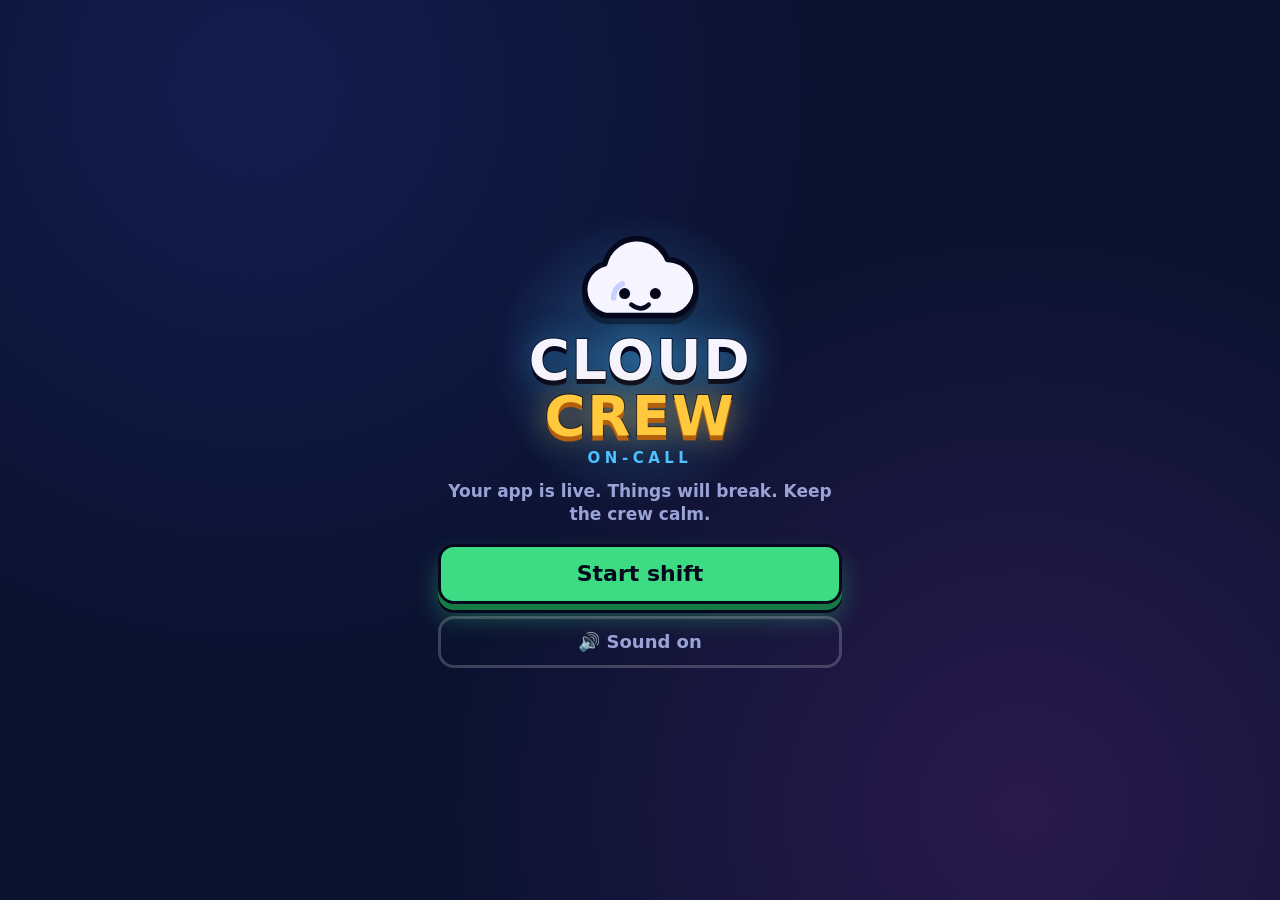
==== crew/index.html @ bb9828e8 "feat(crew): page shell, styles, smoke harness Co-Authored-By: Claude Sonnet 5.5 <noreply@anthropic.c" ====
<!doctype html>
<html lang="en">
<head>
  <meta charset="utf-8">
  <meta name="viewport" content="width=device-width, initial-scale=1, viewport-fit=cover">
  <meta name="theme-color" content="#0b1230">
  <title>Cloud Crew: On-Call</title>
  <link rel="icon" href="data:image/svg+xml,%3Csvg xmlns=%27http://www.w3.org/2000/svg%27 viewBox=%270 0 32 32%27%3E%3Ctext y=%2726%27 font-size=%2726%27%3E%E2%98%81%EF%B8%8F%3C/text%3E%3C/svg%3E">
  <link rel="stylesheet" href="style.css">
</head>
<body>
<main id="app">
  <section id="screen-title" class="screen is-active">
    <div class="panel center">
      <div class="logo" aria-hidden="true"><svg viewBox="0 0 120 84" width="120" height="84"><path d="M30 76a24 24 0 0 1-2-47 30 30 0 0 1 57-4 26 26 0 0 1 7 51z" fill="#f6f4ff" stroke="#05081c" stroke-width="5" stroke-linejoin="round"/><path d="M36 60a14 14 0 0 1 8-13" fill="none" stroke="#c9d0ff" stroke-width="5" stroke-linecap="round"/><circle cx="46" cy="56" r="5" fill="#05081c"/><circle cx="74" cy="56" r="5" fill="#05081c"/><path d="M52 66q9 7 16 0" fill="none" stroke="#05081c" stroke-width="4" stroke-linecap="round"/></svg></div>
      <h1>CLOUD <span>CREW</span></h1>
      <p class="tag">On-Call</p>
      <p class="lede">Your app is live. Things will break. Keep the crew calm.</p>
      <button class="btn go" data-nav="start">Start shift</button>
      <button class="btn ghost" data-nav="mute" id="btn-mute-title">🔊 Sound on</button>
    </div>
  </section>

  <section id="screen-howto" class="screen">
    <div class="panel">
      <h2>How a shift works</h2>
      <ol class="steps">
        <li><b>1</b><div><strong>Prep</strong>Spend your budget on servers and safety gear.</div></li>
        <li><b>2</b><div><strong>Incident</strong>Something breaks! Tap the crew to hear what's wrong.</div></li>
        <li><b>3</b><div><strong>Diagnose &amp; fix</strong>Name the cause, then pick a fix. Wrong fixes cost you.</div></li>
      </ol>
      <p class="lede small">5 rounds · about 10 minutes · earn up to 15 stars.</p>
      <button class="btn go" data-nav="play">Let's go</button>
    </div>
  </section>

  <section id="screen-play" class="screen">
    <header id="hud">
      <div class="pill gold" id="hud-budget">$120</div>
      <div id="hud-avail"><span id="hud-meter" class="meter"><i></i></span><b id="hud-avail-num">100%</b></div>
      <div class="pill" id="hud-round">Round 1/5</div>
      <button class="icon-btn" data-nav="menu" aria-label="Menu">☰</button>
    </header>
    <div id="stage">
      <svg id="scene" viewBox="0 0 360 400" preserveAspectRatio="xMidYMid meet" role="img" aria-label="Your app's crew"></svg>
      <div id="bubble" hidden></div>
      <div id="ticker">All quiet…</div>
      <div id="coach" hidden></div>
      <div id="banner" hidden></div>
    </div>
    <div id="sheet" data-phase="prep">
      <div id="sheet-title"></div>
      <div id="sheet-body"></div>
      <div id="sheet-foot"></div>
    </div>
  </section>

  <section id="screen-result" class="screen">
    <div class="panel">
      <p class="kicker" id="result-kicker"></p>
      <h2 id="result-title"></h2>
      <ul id="result-stars" class="stars"></ul>
      <div id="result-body" class="story"></div>
      <p id="result-money" class="money"></p>
      <button class="btn go" data-nav="next">Next round</button>
    </div>
  </section>

  <section id="screen-final" class="screen">
    <div class="panel center">
      <p class="kicker">Shift complete</p>
      <div id="final-grade" class="grade">A</div>
      <p id="final-summary" class="lede small"></p>
      <ul id="final-rounds" class="rounds"></ul>
      <p class="seed">Seed <b id="final-seed"></b></p>
      <button class="btn go" data-nav="copy" id="btn-copy">Copy result</button>
      <button class="btn" data-nav="again">Play again</button>
      <a class="btn ghost" href="../">Try the 3D sandbox</a>
    </div>
  </section>

  <div id="menu" class="modal" hidden>
    <div class="panel center">
      <h2>Paused</h2>
      <button class="btn go" data-nav="resume">Resume</button>
      <button class="btn" data-nav="restart">Restart shift</button>
      <button class="btn ghost" data-nav="mute" id="btn-mute">🔊 Sound on</button>
      <button class="btn ghost" data-nav="home">Quit to title</button>
    </div>
  </div>
</main>
<script type="module" src="main.js"></script>
</body>
</html>
---- crew/style.css ----
@font-face { font-family: "Fredoka"; src: url("fonts/Fredoka.ttf") format("truetype"); font-weight: 300 700; font-display: swap; }
:root {
  --bg: #0b1230; --bg2: #141c4a; --card: #1d2766; --ink: #f6f4ff; --mute: #9aa3d6;
  --gold: #ffc83d; --green: #3ddc84; --red: #ff4d5e; --blue: #4cc3ff; --line: #05081c;
  --font: "Fredoka", "Baloo 2", "Nunito", ui-rounded, "Arial Rounded MT Bold", "Trebuchet MS", system-ui, sans-serif;
}
* { box-sizing: border-box; -webkit-tap-highlight-color: transparent; }
html, body { margin: 0; height: 100%; overscroll-behavior: none; }
body {
  background: radial-gradient(circle at 20% 10%, #24308a55, transparent 45%), radial-gradient(circle at 80% 90%, #7a2f9a44, transparent 45%), var(--bg);
  color: var(--ink); font: 600 16px/1.35 var(--font); touch-action: manipulation; user-select: none; -webkit-user-select: none;
}
#app { position: fixed; inset: 0; display: flex; flex-direction: column; padding: env(safe-area-inset-top) env(safe-area-inset-right) env(safe-area-inset-bottom) env(safe-area-inset-left); overflow: hidden; }
.screen { display: none; flex: 1; min-height: 0; flex-direction: column; overflow-y: auto; }
.screen.is-active { display: flex; }
#screen-play.is-active { overflow: hidden; }
h1, h2 { margin: 0; font-weight: 800; letter-spacing: .02em; }
h1 { font-size: 44px; line-height: 1; } h1 span { color: var(--gold); }
h2 { font-size: 26px; }
.tag { margin: 4px 0 0; color: var(--blue); font-weight: 800; letter-spacing: .3em; text-transform: uppercase; }
.lede { color: var(--mute); margin: 12px 0 18px; } .lede.small { font-size: 14px; margin: 8px 0 14px; }
.kicker { margin: 0 0 6px; color: var(--gold); font-weight: 800; letter-spacing: .12em; text-transform: uppercase; font-size: 13px; }
.panel { margin: auto; width: min(440px, 100%); padding: 22px 18px; }
.panel.center { text-align: center; }
.logo { font-size: 64px; filter: drop-shadow(0 6px 0 #0006); animation: bob 2.4s ease-in-out infinite; }
.steps { list-style: none; padding: 0; margin: 16px 0; display: grid; gap: 10px; }
.steps li { display: flex; gap: 12px; align-items: center; background: var(--card); border: 3px solid var(--line); border-radius: 18px; padding: 12px; }
.steps b { flex: none; width: 36px; height: 36px; display: grid; place-items: center; border-radius: 50%; background: var(--gold); color: var(--line); border: 3px solid var(--line); font-size: 18px; }
.steps strong { display: block; } .steps div { color: var(--mute); }
.steps strong { color: var(--ink); }

/* Buttons */
.btn, .icon-btn { font: 800 18px var(--font); color: var(--ink); background: var(--card); border: 3px solid var(--line); border-radius: 16px; min-height: 52px; padding: 10px 18px; box-shadow: 0 5px 0 var(--line); cursor: pointer; display: block; width: 100%; margin: 12px 0 0; text-align: center; text-decoration: none; line-height: 1.2; }
.btn:active, .icon-btn:active, .card:active:not([disabled]) { transform: translateY(4px); box-shadow: 0 1px 0 var(--line); }
.btn.go { background: var(--green); color: var(--line); }
.btn.alt { background: var(--blue); color: var(--line); }
.btn.ghost { background: transparent; box-shadow: none; border-color: #ffffff33; color: var(--mute); }
.btn[disabled], .card[disabled] { opacity: .45; pointer-events: none; }
.icon-btn { width: 52px; margin: 0; padding: 0; font-size: 22px; flex: none; }

/* HUD */
#hud { flex: none; display: flex; gap: 8px; align-items: center; padding: 8px 10px; }
.pill { background: var(--card); border: 3px solid var(--line); border-radius: 999px; padding: 6px 14px; font-weight: 800; white-space: nowrap; }
.pill.gold { background: var(--gold); color: var(--line); } .pill.gold.neg { background: var(--red); color: #fff; }
#hud-avail { flex: 1; display: flex; align-items: center; gap: 8px; min-width: 0; }
.meter { flex: 1; height: 16px; background: var(--line); border-radius: 999px; overflow: hidden; border: 3px solid var(--line); }
.meter i { display: block; height: 100%; width: 100%; background: var(--green); transition: width .4s, background .4s; }
.meter i[data-level=warn] { background: var(--gold); } .meter i[data-level=bad] { background: var(--red); }
#hud-avail-num { min-width: 3.2ch; text-align: right; }

/* Stage */
#stage { position: relative; flex: 1 1 0; min-height: 180px; overflow: hidden; }
#scene { width: 100%; height: 100%; display: block; }
#ticker { position: absolute; left: 8px; right: 8px; bottom: 6px; background: #05081ccc; border-radius: 12px; padding: 6px 10px; font-size: 13px; text-align: center; color: var(--mute); pointer-events: none; }
#stage.alarm::after { content: ""; position: absolute; inset: 0; pointer-events: none; box-shadow: inset 0 0 60px 8px #ff4d5e99; animation: siren 1s ease-in-out infinite; }
#banner { position: absolute; left: 50%; top: 36%; transform: translate(-50%, -50%) rotate(-4deg); background: var(--red); border: 4px solid var(--line); border-radius: 16px; padding: 8px 22px; font-size: 38px; font-weight: 900; letter-spacing: .05em; box-shadow: 0 6px 0 var(--line); animation: slam .45s cubic-bezier(.2, 1.6, .4, 1); pointer-events: none; z-index: 5; }
#bubble { position: absolute; z-index: 4; background: #fff; color: var(--line); border: 3px solid var(--line); border-radius: 16px; padding: 8px 12px; font-weight: 700; font-size: 14px; box-shadow: 0 4px 0 #0006; }
#bubble p { margin: 2px 0; }
.gauge { height: 12px; margin-top: 6px; border-radius: 999px; background: #d9dcf2; border: 2px solid var(--line); overflow: hidden; }
.gauge i { display: block; height: 100%; background: var(--green); } .gauge i.warn { background: var(--gold); } .gauge i.bad { background: var(--red); }
#coach { position: absolute; left: 10px; right: 10px; top: 8px; z-index: 6; background: var(--gold); color: var(--line); border: 3px solid var(--line); border-radius: 14px; padding: 8px 12px; font-size: 14px; font-weight: 800; box-shadow: 0 4px 0 var(--line); }

/* Sheet */
#sheet { flex: none; max-height: 48%; overflow-y: auto; background: var(--bg2); border-top: 4px solid var(--line); border-radius: 22px 22px 0 0; padding: 10px 12px 14px; -webkit-overflow-scrolling: touch; }
#sheet-title { font-weight: 800; color: var(--gold); letter-spacing: .06em; text-transform: uppercase; font-size: 13px; margin-bottom: 8px; }
#sheet-body { display: grid; grid-template-columns: 1fr; gap: 8px; }
#sheet-body.two { grid-template-columns: 1fr 1fr; }
.card { display: flex; align-items: center; gap: 10px; text-align: left; font: 700 15px var(--font); color: var(--ink); background: var(--card); border: 3px solid var(--line); border-radius: 16px; min-height: 60px; padding: 8px 12px; box-shadow: 0 4px 0 var(--line); cursor: pointer; width: 100%; }
.card .ic { font-size: 26px; flex: none; }
.card .tx { flex: 1; min-width: 0; } .card b { display: block; font-size: 16px; } .card small { display: block; color: var(--mute); font-weight: 600; font-size: 12px; }
.card .price { flex: none; background: var(--gold); color: var(--line); border-radius: 999px; padding: 2px 10px; font-size: 13px; font-weight: 800; }
.chip { background: var(--card); border: 3px solid var(--line); border-radius: 999px; padding: 6px 12px; margin-bottom: 8px; font-size: 14px; }
.chip.good { border-color: var(--green); } .chip.bad { border-color: var(--red); }

/* Result / final */
.stars { list-style: none; padding: 0; margin: 14px 0; display: grid; gap: 8px; }
.stars li { display: flex; align-items: center; gap: 10px; background: var(--card); border: 3px solid var(--line); border-radius: 14px; padding: 8px 12px; opacity: .5; }
.stars li[data-on="1"] { opacity: 1; border-color: var(--gold); }
.star { font-size: 28px; color: #4a5490; } li[data-on="1"] .star { color: var(--gold); animation: starpop .5s cubic-bezier(.2, 1.8, .4, 1) both; }
.story { background: #0004; border-radius: 14px; padding: 10px 14px; } .story p { margin: 6px 0; } .story b { display: block; color: var(--gold); font-size: 12px; letter-spacing: .1em; text-transform: uppercase; }
.money { color: var(--mute); font-size: 14px; }
.grade { font-size: 110px; font-weight: 900; line-height: 1; color: var(--gold); text-shadow: 0 6px 0 var(--line); animation: starpop .6s cubic-bezier(.2, 1.8, .4, 1) both; }
.rounds { list-style: none; padding: 0; margin: 10px 0; display: grid; gap: 6px; text-align: left; }
.rounds li { background: var(--card); border: 3px solid var(--line); border-radius: 12px; padding: 8px 12px; display: flex; justify-content: space-between; gap: 8px; font-size: 14px; }
.seed { color: var(--mute); font-size: 13px; }
.modal { position: fixed; inset: 0; background: #05081ccc; display: flex; z-index: 20; }
.modal[hidden] { display: none; }

/* Crew characters */
.cr { cursor: pointer; outline: none; }
.cr .b { fill: var(--c, #5b7cff); stroke: #05081c; stroke-width: 4; stroke-linejoin: round; }
.k-users { --c: #ffb648; } .k-firewall { --c: #ff6b6b; } .k-lb { --c: #b06bff; } .k-app { --c: #4cc3ff; } .k-cache { --c: #3ddc84; } .k-db { --c: #ffc83d; } .k-replica { --c: #ffc83d; }
.cr .c2 { opacity: .85; } .cr .top { filter: brightness(1.2); } .k-replica .b { stroke-dasharray: 6 4; }
.cr .ln { stroke: #05081c; stroke-width: 4; stroke-linecap: round; fill: none; }
.cr .bolt { fill: #fff59a; stroke: #05081c; stroke-width: 3; }
.cr .w { fill: #fff; stroke: #05081c; stroke-width: 2.5; } .cr .p { fill: #05081c; }
.cr .m, .cr .x, .cr .sp { fill: none; stroke: #05081c; stroke-width: 3.5; stroke-linecap: round; }
.cr .drop { fill: #7fe3ff; stroke: #05081c; stroke-width: 1.5; }
.cr .hit { fill: transparent; }
.cr .e, .cr .m { display: none; }
.cr[data-mood=happy] .e-happy, .cr[data-mood=happy] .m-happy,
.cr[data-mood=sweat] .e-sweat, .cr[data-mood=sweat] .m-sweat,
.cr[data-mood=dizzy] .e-dizzy, .cr[data-mood=dizzy] .m-dizzy,
.cr[data-mood=dead] .e-dead, .cr[data-mood=dead] .m-dead { display: inline; }
.cr .lbl { font: 800 11px var(--font); fill: #c8ceff; text-anchor: middle; paint-order: stroke; stroke: #05081c; stroke-width: 3px; }
.cr .idle { transform-box: fill-box; transform-origin: center; animation: bob 2.4s ease-in-out infinite; }
.cr[data-mood=sweat] .idle { animation: jig .5s ease-in-out infinite; } .cr[data-mood=dizzy] .idle { animation: jig .22s ease-in-out infinite; }
.cr[data-mood=dead] .idle { animation: none; } .cr[data-mood=dead] .sh { filter: grayscale(1) brightness(.6); }
.cr.off { opacity: .25; pointer-events: none; } .cr.off .idle { animation: none; }
.tube { fill: none; stroke: #27327a; stroke-width: 14; stroke-linecap: round; } .tube.core { stroke: #3a49a8; stroke-width: 6; }
.tubeg.off { display: none; }
.dot { fill: #7fe3ff; stroke: #05081c; stroke-width: 1.5; } .dot.bad { fill: #ff4d5e; }
.pop { font: 900 13px var(--font); fill: #ff4d5e; text-anchor: middle; paint-order: stroke; stroke: #05081c; stroke-width: 3px; animation: pop 1s ease-out forwards; pointer-events: none; }
.radar { font-size: 22px; }

/* Motion */
@keyframes bob { 50% { transform: translateY(-3px); } }
@keyframes jig { 25% { transform: translate(-1.5px, 0) rotate(-2deg); } 75% { transform: translate(1.5px, 0) rotate(2deg); } }
@keyframes siren { 50% { opacity: .35; } }
@keyframes slam { from { transform: translate(-50%, -50%) rotate(-4deg) scale(2.4); opacity: 0; } }
@keyframes starpop { from { transform: scale(0); } }
@keyframes pop { from { opacity: 1; transform: translateY(0); } to { opacity: 0; transform: translateY(-26px); } }
@keyframes shake { 20% { transform: translate(-6px, 3px); } 40% { transform: translate(5px, -3px); } 60% { transform: translate(-4px, 2px); } 80% { transform: translate(3px, -1px); } }
.shake { animation: shake .4s; }
@media (prefers-reduced-motion: reduce) { *, *::before, *::after { animation-duration: .001ms !important; animation-iteration-count: 1 !important; transition-duration: .001ms !important; } }

/* Landscape / desktop: stage left, sheet right */
@media (orientation: landscape) and (min-width: 560px) {
  #screen-play.is-active { display: grid; grid-template-columns: 1fr minmax(300px, 40%); grid-template-rows: auto 1fr; }
  #hud { grid-column: 1 / -1; }
  #sheet { max-height: none; border-radius: 22px 0 0 0; border-top: 0; border-left: 4px solid var(--line); }
  #stage { grid-row: 2; }
}

/* Title screen polish */
#screen-title .panel { position: relative; }
#screen-title .panel::before { content: ""; position: absolute; left: 50%; top: 18%; width: 320px; height: 320px; transform: translate(-50%, -30%); background: radial-gradient(circle, #4cc3ff55, transparent 65%); pointer-events: none; z-index: -1; }
.logo { line-height: 0; margin-bottom: 8px; }
.logo svg { width: 132px; height: auto; }
h1 { font-size: 56px; font-weight: 900; letter-spacing: .03em; -webkit-text-stroke: 2px var(--line); paint-order: stroke fill; text-shadow: 0 5px 0 var(--line), 0 0 30px #4cc3ff66; }
h1 span { color: var(--gold); text-shadow: 0 5px 0 #b3600e, 0 0 30px #ffc83d88; }
.tag { font-size: 15px; margin-bottom: 4px; }
.lede { font-size: 17px; }
.btn { position: relative; background-image: linear-gradient(#ffffff2e, #ffffff00 55%); }
.btn.go { font-size: 22px; min-height: 60px; box-shadow: 0 6px 0 #167a45, 0 9px 0 var(--line), 0 14px 24px #3ddc8455; }
.btn.go:active { box-shadow: 0 1px 0 #167a45, 0 2px 0 var(--line); }
.btn.ghost { background-image: none; }
.steps li { box-shadow: 0 4px 0 var(--line); }
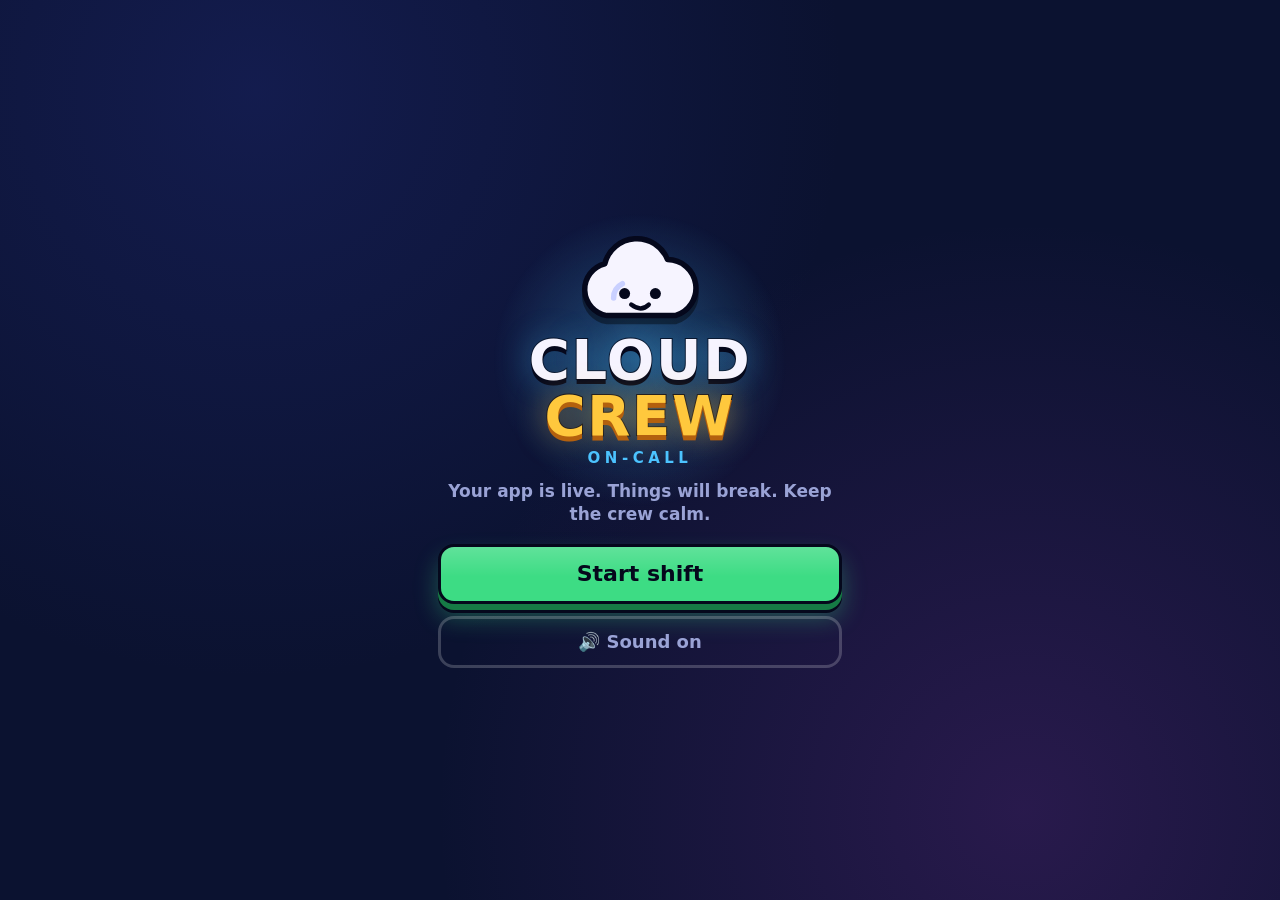
==== commit 5004ee65: "fix(crew): cancel stale result timer, pause on menu, de-crowd layout Co-Authored-By: Claude Sonnet 5" ====
--- a/crew/index.html
+++ b/crew/index.html
@@ -42,13 +42,13 @@
       <button class="icon-btn" data-nav="menu" aria-label="Menu">☰</button>
     </header>
     <div id="stage">
-      <svg id="scene" viewBox="0 0 360 400" preserveAspectRatio="xMidYMid meet" role="img" aria-label="Your app's crew"></svg>
+      <svg id="scene" viewBox="0 6 360 392" preserveAspectRatio="xMidYMid meet" role="img" aria-label="Your app's crew"></svg>
       <div id="bubble" hidden></div>
       <div id="ticker">All quiet…</div>
-      <div id="coach" hidden></div>
       <div id="banner" hidden></div>
     </div>
     <div id="sheet" data-phase="prep">
+      <div id="coach" hidden></div>
       <div id="sheet-title"></div>
       <div id="sheet-body"></div>
       <div id="sheet-foot"></div>
--- a/crew/style.css
+++ b/crew/style.css
@@ -32,8 +32,8 @@
 /* Buttons */
 .btn, .icon-btn { font: 800 18px var(--font); color: var(--ink); background: var(--card); border: 3px solid var(--line); border-radius: 16px; min-height: 52px; padding: 10px 18px; box-shadow: 0 5px 0 var(--line); cursor: pointer; display: block; width: 100%; margin: 12px 0 0; text-align: center; text-decoration: none; line-height: 1.2; }
 .btn:active, .icon-btn:active, .card:active:not([disabled]) { transform: translateY(4px); box-shadow: 0 1px 0 var(--line); }
-.btn.go { background: var(--green); color: var(--line); }
-.btn.alt { background: var(--blue); color: var(--line); }
+.btn.go { background-color: var(--green); color: var(--line); }
+.btn.alt { background-color: var(--blue); color: var(--line); }
 .btn.ghost { background: transparent; box-shadow: none; border-color: #ffffff33; color: var(--mute); }
 .btn[disabled], .card[disabled] { opacity: .45; pointer-events: none; }
 .icon-btn { width: 52px; margin: 0; padding: 0; font-size: 22px; flex: none; }
@@ -102,7 +102,12 @@
 .cr[data-mood=sweat] .e-sweat, .cr[data-mood=sweat] .m-sweat,
 .cr[data-mood=dizzy] .e-dizzy, .cr[data-mood=dizzy] .m-dizzy,
 .cr[data-mood=dead] .e-dead, .cr[data-mood=dead] .m-dead { display: inline; }
-.cr .lbl { font: 800 11px var(--font); fill: #c8ceff; text-anchor: middle; paint-order: stroke; stroke: #05081c; stroke-width: 3px; }
+.cr .shine { fill: #fff; fill-opacity: .55; stroke: #fff; stroke-opacity: .55; stroke-width: 3.5; stroke-linecap: round; } .cr ellipse.shine { stroke: none; }
+.cr .cheek { fill: #ff7a9c; opacity: .55; } .cr[data-mood=dead] .cheek { display: none; }
+.cr .gr { fill: #05081c; opacity: .35; } .cr .pill { fill: #0b1030; fill-opacity: .82; stroke: #3a49a8; stroke-width: 1.2; }
+.cr[data-mood=happy] .e-happy, .cr[data-mood=sweat] .e-sweat { animation: blink 4.2s infinite; transform-box: fill-box; transform-origin: center; }
+@keyframes blink { 0%, 92%, 100% { transform: scaleY(1); } 95% { transform: scaleY(.1); } }
+.cr .lbl { font: 800 11px var(--font); fill: #e3e7ff; text-anchor: middle; stroke: none; }
 .cr .idle { transform-box: fill-box; transform-origin: center; animation: bob 2.4s ease-in-out infinite; }
 .cr[data-mood=sweat] .idle { animation: jig .5s ease-in-out infinite; } .cr[data-mood=dizzy] .idle { animation: jig .22s ease-in-out infinite; }
 .cr[data-mood=dead] .idle { animation: none; } .cr[data-mood=dead] .sh { filter: grayscale(1) brightness(.6); }
@@ -146,3 +151,49 @@
 .btn.go:active { box-shadow: 0 1px 0 #167a45, 0 2px 0 var(--line); }
 .btn.ghost { background-image: none; }
 .steps li { box-shadow: 0 4px 0 var(--line); }
+
+/* Task 7 game-feel polish */
+.card { background-image: linear-gradient(#ffffff26, #ffffff00 50%); box-shadow: 0 5px 0 var(--line), inset 0 -3px 0 #0000003a; }
+.card:not([disabled]):hover { filter: brightness(1.12); }
+.card.shop .ic, .card.act .ic { width: 42px; height: 42px; display: grid; place-items: center; background: #0b1230aa; border-radius: 12px; font-size: 24px; }
+.card .price { border: 2px solid var(--line); box-shadow: 0 2px 0 var(--line); }
+#sheet { background-image: linear-gradient(#ffffff14, #ffffff00 40px); box-shadow: 0 -8px 24px #0008; }
+#sheet[data-incident][data-phase=live] #sheet-title { color: var(--red); text-shadow: 0 0 12px #ff4d5e88; }
+#sheet-foot { margin-top: 4px; position: sticky; bottom: -14px; background: linear-gradient(#141c4a00, var(--bg2) 18px); padding-bottom: 2px; }
+#sheet-foot .btn { margin-top: 8px; }
+.btn.alt { background-image: linear-gradient(#ffffff2e, #ffffff00 55%); box-shadow: 0 5px 0 #1b78a8, 0 8px 0 var(--line); }
+.btn.alt:active { box-shadow: 0 1px 0 #1b78a8, 0 2px 0 var(--line); }
+#hud { background: linear-gradient(#05081c99, #05081c00); }
+.pill.gold { box-shadow: 0 3px 0 #b3600e; }
+#banner { font-size: 44px; text-shadow: 0 3px 0 var(--line); background-image: repeating-linear-gradient(-45deg, #0000 0 12px, #00000022 12px 24px); box-shadow: 0 6px 0 var(--line), 0 0 40px #ff4d5eaa; }
+#coach { top: auto; bottom: 40px; }
+#screen-result .panel, #screen-final .panel { position: relative; }
+#result-title { font-size: 44px; font-weight: 900; color: var(--gold); -webkit-text-stroke: 2px var(--line); paint-order: stroke fill; text-shadow: 0 5px 0 #b3600e, 0 0 30px #ffc83d66; animation: starpop .5s cubic-bezier(.2, 1.8, .4, 1) both; }
+.stars li .star { font-size: 40px; line-height: 1; text-shadow: 0 3px 0 var(--line); flex: none; }
+.stars li[data-on="1"] { background-image: linear-gradient(90deg, #ffc83d33, #ffc83d00); box-shadow: 0 0 22px #ffc83d55, 0 4px 0 var(--line); }
+.stars li[data-on="1"]:nth-child(2) .star { animation-delay: .25s; } .stars li[data-on="1"]:nth-child(3) .star { animation-delay: .5s; }
+.stars li { font-size: 17px; font-weight: 800; }
+.grade { width: 190px; height: 190px; margin: 12px auto; display: grid; place-items: center; font-size: 130px; border-radius: 50%; background: radial-gradient(circle at 35% 30%, #3a49a8, var(--card)); border: 6px solid var(--gold); box-shadow: 0 8px 0 var(--line), 0 0 50px #ffc83d66; -webkit-text-stroke: 3px var(--line); paint-order: stroke fill; }
+@media (max-height: 700px) { .grade { width: 130px; height: 130px; font-size: 88px; } #result-title { font-size: 34px; } .stars li .star { font-size: 32px; } }
+@media (max-width: 480px) { #sheet-body.two .card .ic { display: none; } #sheet-body.two .card { padding: 8px 10px; gap: 6px; } #sheet-body.two .card b { font-size: 15px; } }
+
+/* Fix round 1: de-crowd. Sheet = flex column; body scrolls, foot is a fixed row below it. */
+#sheet { display: flex; flex-direction: column; max-height: 40%; overflow: hidden; }
+#sheet-title, #coach { flex: none; }
+#sheet-body { flex: 1 1 auto; min-height: 0; overflow-y: auto; -webkit-overflow-scrolling: touch; padding-bottom: 6px; }
+#sheet-foot { flex: none; position: static; background: none; margin-top: 2px; padding-bottom: 0; }
+#coach { position: static; margin: 0 0 8px; padding: 5px 10px; font-size: 13px; border-radius: 12px; box-shadow: 0 3px 0 var(--line); cursor: pointer; }
+#coach[hidden] { display: none; }
+@media (orientation: landscape) and (min-width: 560px) { #sheet { max-height: none; } }
+@media (max-height: 700px) {
+  #sheet { padding: 8px 10px 10px; }
+  #sheet-title { margin-bottom: 5px; }
+  #sheet-body { gap: 6px; }
+  .card { min-height: 52px; padding: 5px 10px; }
+  .card .ic { width: 34px !important; height: 34px !important; font-size: 20px !important; }
+  .card b { font-size: 15px; } .card small { font-size: 11px; }
+  #sheet-body:not(.two) { grid-template-columns: 1fr 1fr; }
+  .btn.go, .btn.alt { min-height: 52px; font-size: 18px; margin-top: 6px; }
+  #hud { padding: 6px 10px; }
+}
+@media (max-height: 700px) { #sheet-body:not(.two) .card .ic { display: none; } }
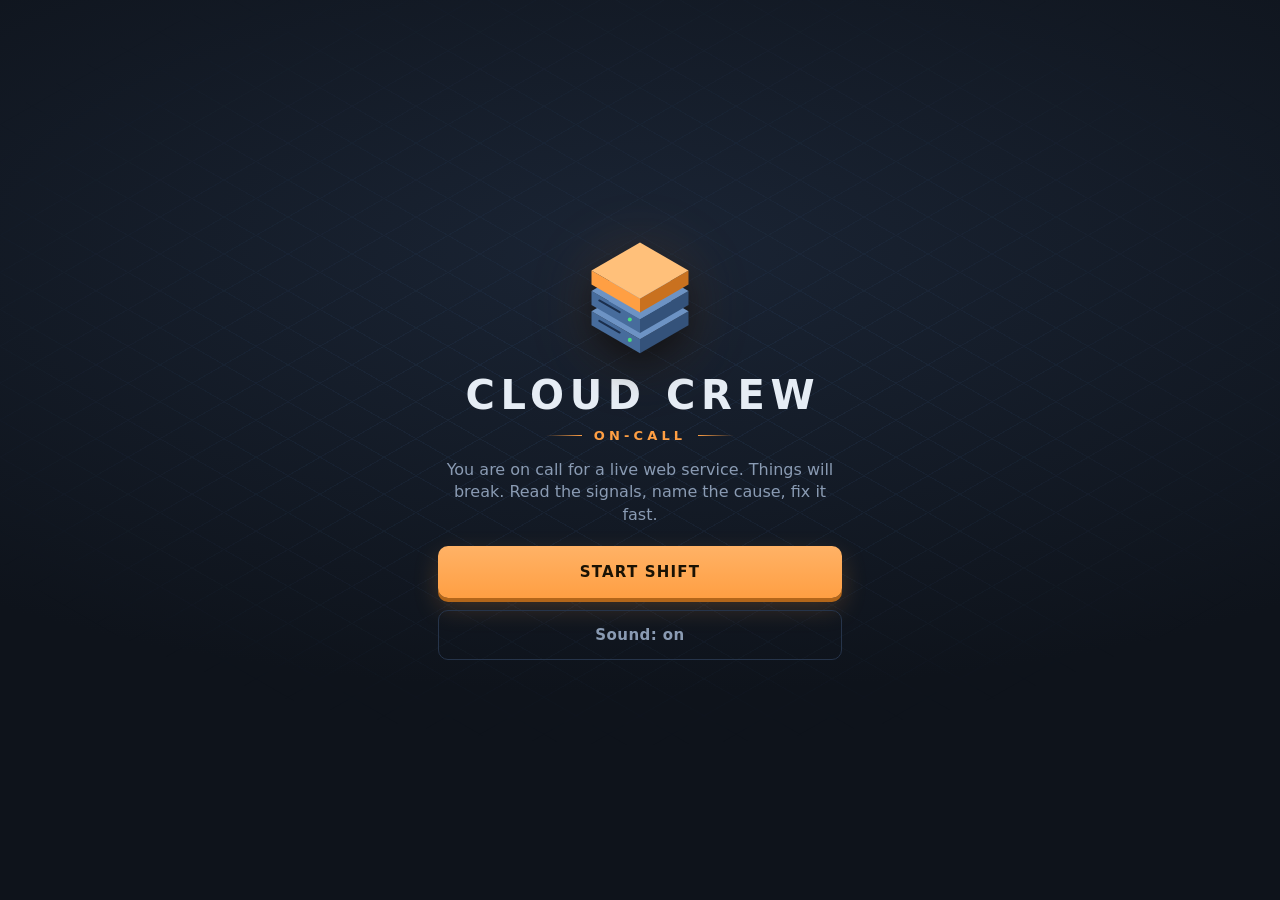
==== commit 96363408: "feat(crew): isometric datacenter restyle (professional look) Replace the cute-character look with an" ====
--- a/crew/index.html
+++ b/crew/index.html
@@ -3,21 +3,21 @@
 <head>
   <meta charset="utf-8">
   <meta name="viewport" content="width=device-width, initial-scale=1, viewport-fit=cover">
-  <meta name="theme-color" content="#0b1230">
+  <meta name="theme-color" content="#0e131b">
   <title>Cloud Crew: On-Call</title>
-  <link rel="icon" href="data:image/svg+xml,%3Csvg xmlns=%27http://www.w3.org/2000/svg%27 viewBox=%270 0 32 32%27%3E%3Ctext y=%2726%27 font-size=%2726%27%3E%E2%98%81%EF%B8%8F%3C/text%3E%3C/svg%3E">
+  <link rel="icon" href="data:image/svg+xml,%3Csvg xmlns=%22http://www.w3.org/2000/svg%22 viewBox=%220 0 32 32%22%3E%3Cpolygon points=%220.4,17 16,26 16,18 0.4,9%22 fill=%22#ff9f43%22/%3E%3Cpolygon points=%2216,26 31.6,17 31.6,9 16,18%22 fill=%22#c9711f%22/%3E%3Cpolygon points=%2216,0 31.6,9 16,18 0.4,9%22 fill=%22#ffc07a%22/%3E%3Cpolygon points=%220.4,27 16,32 16,28 0.4,21%22 fill=%22#476c9c%22/%3E%3Cpolygon points=%2216,32 31.6,27 31.6,21 16,28%22 fill=%22#34527a%22/%3E%3C/svg%3E">
   <link rel="stylesheet" href="style.css">
 </head>
 <body>
 <main id="app">
   <section id="screen-title" class="screen is-active">
     <div class="panel center">
-      <div class="logo" aria-hidden="true"><svg viewBox="0 0 120 84" width="120" height="84"><path d="M30 76a24 24 0 0 1-2-47 30 30 0 0 1 57-4 26 26 0 0 1 7 51z" fill="#f6f4ff" stroke="#05081c" stroke-width="5" stroke-linejoin="round"/><path d="M36 60a14 14 0 0 1 8-13" fill="none" stroke="#c9d0ff" stroke-width="5" stroke-linecap="round"/><circle cx="46" cy="56" r="5" fill="#05081c"/><circle cx="74" cy="56" r="5" fill="#05081c"/><path d="M52 66q9 7 16 0" fill="none" stroke="#05081c" stroke-width="4" stroke-linecap="round"/></svg></div>
-      <h1>CLOUD <span>CREW</span></h1>
+      <div class="logo" aria-hidden="true"><svg viewBox="0 -3 88 92" width="88" height="92"><polygon points="5.9,64.0 44.0,86.0 44.0,75.0 5.9,53.0" fill="#476c9c"/><polygon points="44.0,86.0 82.1,64.0 82.1,53.0 44.0,75.0" fill="#34527a"/><polygon points="44.0,31.0 82.1,53.0 44.0,75.0 5.9,53.0" fill="#6d93c4"/><polygon points="5.9,48.0 44.0,70.0 44.0,59.0 5.9,37.0" fill="#476c9c"/><polygon points="44.0,70.0 82.1,48.0 82.1,37.0 44.0,59.0" fill="#34527a"/><polygon points="44.0,15.0 82.1,37.0 44.0,59.0 5.9,37.0" fill="#6d93c4"/><polygon points="5.9,32.0 44.0,54.0 44.0,43.0 5.9,21.0" fill="#ff9f43"/><polygon points="44.0,54.0 82.1,32.0 82.1,21.0 44.0,43.0" fill="#c9711f"/><polygon points="44.0,-1.0 82.1,21.0 44.0,43.0 5.9,21.0" fill="#ffc07a"/><g fill="#4ade80"><circle cx="36" cy="75.5" r="1.6"/><circle cx="36" cy="59.5" r="1.6"/></g><g stroke="#1b2f4d" stroke-width="1.6" stroke-linecap="round"><path d="M12 60.5l16 9.2M12 44.5l16 9.2"/></g></svg></div>
+      <h1>CLOUD CREW</h1>
       <p class="tag">On-Call</p>
-      <p class="lede">Your app is live. Things will break. Keep the crew calm.</p>
+      <p class="lede">You are on call for a live web service. Things will break. Read the signals, name the cause, fix it fast.</p>
       <button class="btn go" data-nav="start">Start shift</button>
-      <button class="btn ghost" data-nav="mute" id="btn-mute-title">🔊 Sound on</button>
+      <button class="btn ghost" data-nav="mute" id="btn-mute-title">Sound: on</button>
     </div>
   </section>
 
@@ -26,23 +26,24 @@
       <h2>How a shift works</h2>
       <ol class="steps">
         <li><b>1</b><div><strong>Prep</strong>Spend your budget on servers and safety gear.</div></li>
-        <li><b>2</b><div><strong>Incident</strong>Something breaks! Tap the crew to hear what's wrong.</div></li>
-        <li><b>3</b><div><strong>Diagnose &amp; fix</strong>Name the cause, then pick a fix. Wrong fixes cost you.</div></li>
+        <li><b>2</b><div><strong>Incident</strong>Something fails. Tap any service in the datacenter to inspect it.</div></li>
+        <li><b>3</b><div><strong>Diagnose &amp; fix</strong>Name the cause first, then apply a fix. Wrong fixes cost time and money.</div></li>
       </ol>
       <p class="lede small">5 rounds · about 10 minutes · earn up to 15 stars.</p>
-      <button class="btn go" data-nav="play">Let's go</button>
+      <button class="btn go" data-nav="play">Begin shift</button>
     </div>
   </section>
 
   <section id="screen-play" class="screen">
     <header id="hud">
+      <span class="brand">CLOUD CREW</span>
       <div class="pill gold" id="hud-budget">$120</div>
       <div id="hud-avail"><span id="hud-meter" class="meter"><i></i></span><b id="hud-avail-num">100%</b></div>
       <div class="pill" id="hud-round">Round 1/5</div>
-      <button class="icon-btn" data-nav="menu" aria-label="Menu">☰</button>
+      <button class="icon-btn" data-nav="menu" aria-label="Menu"><svg viewBox="0 0 20 20" width="20" height="20" aria-hidden="true"><path d="M3 5.5h14M3 10h14M3 14.5h14" stroke="currentColor" stroke-width="2" stroke-linecap="round"/></svg></button>
     </header>
     <div id="stage">
-      <svg id="scene" viewBox="0 6 360 392" preserveAspectRatio="xMidYMid meet" role="img" aria-label="Your app's crew"></svg>
+      <svg id="scene" viewBox="0 6 360 392" preserveAspectRatio="xMidYMid meet" role="img" aria-label="Your datacenter"></svg>
       <div id="bubble" hidden></div>
       <div id="ticker">All quiet…</div>
       <div id="banner" hidden></div>
@@ -84,7 +85,7 @@
       <h2>Paused</h2>
       <button class="btn go" data-nav="resume">Resume</button>
       <button class="btn" data-nav="restart">Restart shift</button>
-      <button class="btn ghost" data-nav="mute" id="btn-mute">🔊 Sound on</button>
+      <button class="btn ghost" data-nav="mute" id="btn-mute">Sound: on</button>
       <button class="btn ghost" data-nav="home">Quit to title</button>
     </div>
   </div>
--- a/crew/style.css
+++ b/crew/style.css
@@ -1,199 +1,261 @@
-@font-face { font-family: "Fredoka"; src: url("fonts/Fredoka.ttf") format("truetype"); font-weight: 300 700; font-display: swap; }
 :root {
-  --bg: #0b1230; --bg2: #141c4a; --card: #1d2766; --ink: #f6f4ff; --mute: #9aa3d6;
-  --gold: #ffc83d; --green: #3ddc84; --red: #ff4d5e; --blue: #4cc3ff; --line: #05081c;
-  --font: "Fredoka", "Baloo 2", "Nunito", ui-rounded, "Arial Rounded MT Bold", "Trebuchet MS", system-ui, sans-serif;
+  --bg: #0e131b; --bg2: #1a2434; --panel: #0b1018; --card: #151d29; --card2: #1b2536; --bd: #26344a; --bd2: #33475f;
+  --ink: #e6edf5; --mute: #8a9bb3; --dim: #5d6f88;
+  --orange: #ff9f43; --orange-lip: #b3661a; --orange-ink: #1a1204;
+  --red: #ff5d6c; --green: #4ade80; --amber: #fbbf24; --blue: #7fd0ff;
+  --font: Inter, "Segoe UI", system-ui, -apple-system, sans-serif;
+  --mono: ui-monospace, "SFMono-Regular", Menlo, Consolas, monospace;
 }
 * { box-sizing: border-box; -webkit-tap-highlight-color: transparent; }
 html, body { margin: 0; height: 100%; overscroll-behavior: none; }
 body {
-  background: radial-gradient(circle at 20% 10%, #24308a55, transparent 45%), radial-gradient(circle at 80% 90%, #7a2f9a44, transparent 45%), var(--bg);
-  color: var(--ink); font: 600 16px/1.35 var(--font); touch-action: manipulation; user-select: none; -webkit-user-select: none;
+  background: radial-gradient(120% 70% at 50% 28%, var(--bg2) 0, var(--bg) 70%) fixed, var(--bg);
+  color: var(--ink); font: 500 15px/1.4 var(--font); font-variant-numeric: tabular-nums;
+  touch-action: manipulation; user-select: none; -webkit-user-select: none;
 }
 #app { position: fixed; inset: 0; display: flex; flex-direction: column; padding: env(safe-area-inset-top) env(safe-area-inset-right) env(safe-area-inset-bottom) env(safe-area-inset-left); overflow: hidden; }
 .screen { display: none; flex: 1; min-height: 0; flex-direction: column; overflow-y: auto; }
 .screen.is-active { display: flex; }
 #screen-play.is-active { overflow: hidden; }
-h1, h2 { margin: 0; font-weight: 800; letter-spacing: .02em; }
-h1 { font-size: 44px; line-height: 1; } h1 span { color: var(--gold); }
-h2 { font-size: 26px; }
-.tag { margin: 4px 0 0; color: var(--blue); font-weight: 800; letter-spacing: .3em; text-transform: uppercase; }
-.lede { color: var(--mute); margin: 12px 0 18px; } .lede.small { font-size: 14px; margin: 8px 0 14px; }
-.kicker { margin: 0 0 6px; color: var(--gold); font-weight: 800; letter-spacing: .12em; text-transform: uppercase; font-size: 13px; }
-.panel { margin: auto; width: min(440px, 100%); padding: 22px 18px; }
+h1, h2 { margin: 0; font-weight: 800; letter-spacing: .01em; }
+h2 { font-size: 24px; line-height: 1.15; }
+.lede { color: var(--mute); margin: 14px 0 20px; font-size: 16px; }
+.lede.small { font-size: 14px; margin: 8px 0 14px; }
+.kicker { margin: 0 0 8px; color: var(--orange); font-weight: 700; letter-spacing: .16em; text-transform: uppercase; font-size: 12px; }
+.panel { margin: auto; width: min(440px, 100%); padding: 24px 18px; }
 .panel.center { text-align: center; }
-.logo { font-size: 64px; filter: drop-shadow(0 6px 0 #0006); animation: bob 2.4s ease-in-out infinite; }
-.steps { list-style: none; padding: 0; margin: 16px 0; display: grid; gap: 10px; }
-.steps li { display: flex; gap: 12px; align-items: center; background: var(--card); border: 3px solid var(--line); border-radius: 18px; padding: 12px; }
-.steps b { flex: none; width: 36px; height: 36px; display: grid; place-items: center; border-radius: 50%; background: var(--gold); color: var(--line); border: 3px solid var(--line); font-size: 18px; }
-.steps strong { display: block; } .steps div { color: var(--mute); }
-.steps strong { color: var(--ink); }
+
+/* Title */
+#screen-title { position: relative; }
+#screen-title::before {
+  content: ""; position: absolute; inset: 0; pointer-events: none; opacity: .9;
+  background: repeating-linear-gradient(30deg, transparent 0 31px, #1d2a3d 31px 32px), repeating-linear-gradient(-30deg, transparent 0 31px, #1d2a3d 31px 32px);
+  -webkit-mask-image: radial-gradient(60% 45% at 50% 38%, #000, transparent); mask-image: radial-gradient(60% 45% at 50% 38%, #000, transparent);
+}
+#screen-title .panel { position: relative; }
+.logo { line-height: 0; margin: 0 auto 18px; filter: drop-shadow(0 14px 18px #0009) drop-shadow(0 0 28px #ff9f4322); }
+.logo svg { width: 112px; height: auto; }
+h1 { font-size: clamp(28px, 9vw, 40px); line-height: 1; font-weight: 800; letter-spacing: .14em; margin-right: -.14em; white-space: nowrap; }
+.tag { display: flex; align-items: center; justify-content: center; gap: 12px; margin: 12px 0 0; color: var(--orange); font-weight: 700; letter-spacing: .32em; text-transform: uppercase; font-size: 13px; }
+.tag::before, .tag::after { content: ""; width: 36px; height: 1px; background: linear-gradient(90deg, transparent, var(--orange)); }
+.tag::after { transform: scaleX(-1); }
+
+/* How-to */
+.steps { list-style: none; padding: 0; margin: 18px 0; display: grid; gap: 10px; }
+.steps li { display: flex; gap: 14px; align-items: center; background: var(--card); border: 1px solid var(--bd); border-radius: 12px; padding: 12px 14px; box-shadow: 0 3px 0 #06090e; color: var(--mute); font-size: 14px; }
+.steps b { flex: none; width: 34px; height: 34px; display: grid; place-items: center; border-radius: 8px; background: #ff9f431f; color: var(--orange); border: 1px solid #ff9f4366; font-size: 16px; font-weight: 800; }
+.steps strong { display: block; color: var(--ink); font-size: 15px; margin-bottom: 1px; }
 
 /* Buttons */
-.btn, .icon-btn { font: 800 18px var(--font); color: var(--ink); background: var(--card); border: 3px solid var(--line); border-radius: 16px; min-height: 52px; padding: 10px 18px; box-shadow: 0 5px 0 var(--line); cursor: pointer; display: block; width: 100%; margin: 12px 0 0; text-align: center; text-decoration: none; line-height: 1.2; }
-.btn:active, .icon-btn:active, .card:active:not([disabled]) { transform: translateY(4px); box-shadow: 0 1px 0 var(--line); }
-.btn.go { background-color: var(--green); color: var(--line); }
-.btn.alt { background-color: var(--blue); color: var(--line); }
-.btn.ghost { background: transparent; box-shadow: none; border-color: #ffffff33; color: var(--mute); }
-.btn[disabled], .card[disabled] { opacity: .45; pointer-events: none; }
-.icon-btn { width: 52px; margin: 0; padding: 0; font-size: 22px; flex: none; }
+.btn, .icon-btn {
+  font: 700 15px var(--font); letter-spacing: .03em; color: var(--ink); background: var(--card2); border: 1px solid var(--bd2); border-radius: 10px;
+  min-height: 50px; padding: 10px 18px; box-shadow: 0 3px 0 #06090e; cursor: pointer; display: block; width: 100%; margin: 12px 0 0;
+  text-align: center; text-decoration: none; line-height: 1.2; transition: transform .08s, box-shadow .08s, filter .15s;
+}
+.btn:active, .icon-btn:active, .card:active:not([disabled]) { transform: translateY(3px); box-shadow: 0 0 0 #06090e; }
+.btn.go, .btn.alt {
+  background: linear-gradient(#ffb266, var(--orange)); color: var(--orange-ink); border: 0; font-weight: 800; text-transform: uppercase; letter-spacing: .08em;
+  box-shadow: 0 4px 0 var(--orange-lip), 0 10px 26px #ff9f4333; min-height: 52px;
+}
+.btn.go:active, .btn.alt:active { transform: translateY(4px); box-shadow: 0 0 0 var(--orange-lip), 0 4px 12px #ff9f4322; }
+.btn.go:hover, .btn.alt:hover, .card:not([disabled]):hover { filter: brightness(1.08); }
+a.btn { display: flex; align-items: center; justify-content: center; }
+.btn.ghost { background: transparent; box-shadow: none; border-color: var(--bd); color: var(--mute); font-weight: 600; }
+.btn[disabled], .card[disabled] { opacity: .4; pointer-events: none; box-shadow: none; filter: saturate(.3); }
+.icon-btn { width: 48px; height: 48px; min-height: 48px; margin: 0; padding: 0; flex: none; display: grid; place-items: center; color: var(--mute); }
 
 /* HUD */
-#hud { flex: none; display: flex; gap: 8px; align-items: center; padding: 8px 10px; }
-.pill { background: var(--card); border: 3px solid var(--line); border-radius: 999px; padding: 6px 14px; font-weight: 800; white-space: nowrap; }
-.pill.gold { background: var(--gold); color: var(--line); } .pill.gold.neg { background: var(--red); color: #fff; }
+#hud { flex: none; display: flex; gap: 8px; align-items: center; padding: 8px 10px; background: linear-gradient(#0b1018, #0b101800); }
+.brand { display: none; font-weight: 800; letter-spacing: .14em; font-size: 12px; color: var(--mute); white-space: nowrap; margin-right: 6px; }
+.pill { background: var(--card); border: 1px solid var(--bd); border-radius: 8px; padding: 0 10px; height: 34px; display: flex; align-items: center; font-weight: 700; font-size: 14px; white-space: nowrap; }
+#hud-budget { font-size: 15px; color: var(--ink); }
+.pill.gold.neg { color: var(--red); border-color: #6b2434; background: #2a1219; }
 #hud-avail { flex: 1; display: flex; align-items: center; gap: 8px; min-width: 0; }
-.meter { flex: 1; height: 16px; background: var(--line); border-radius: 999px; overflow: hidden; border: 3px solid var(--line); }
-.meter i { display: block; height: 100%; width: 100%; background: var(--green); transition: width .4s, background .4s; }
-.meter i[data-level=warn] { background: var(--gold); } .meter i[data-level=bad] { background: var(--red); }
-#hud-avail-num { min-width: 3.2ch; text-align: right; }
+.meter { position: relative; flex: 1; height: 10px; background: #1d2a3d; border-radius: 3px; overflow: hidden; }
+.meter::after { content: ""; position: absolute; inset: 0; background: repeating-linear-gradient(90deg, transparent 0 calc(10% - 2px), var(--bg) calc(10% - 2px) 10%); }
+.meter i { display: block; height: 100%; width: 100%; background: var(--green); transition: width .4s, background .4s; box-shadow: 0 0 10px #4ade8066; }
+.meter i[data-level=warn] { background: var(--amber); box-shadow: 0 0 10px #fbbf2466; } .meter i[data-level=bad] { background: var(--red); box-shadow: 0 0 10px #ff5d6c88; }
+#hud-avail-num { min-width: 3.4ch; text-align: right; font-size: 15px; }
+#hud-round { color: var(--mute); }
 
 /* Stage */
 #stage { position: relative; flex: 1 1 0; min-height: 180px; overflow: hidden; }
 #scene { width: 100%; height: 100%; display: block; }
-#ticker { position: absolute; left: 8px; right: 8px; bottom: 6px; background: #05081ccc; border-radius: 12px; padding: 6px 10px; font-size: 13px; text-align: center; color: var(--mute); pointer-events: none; }
-#stage.alarm::after { content: ""; position: absolute; inset: 0; pointer-events: none; box-shadow: inset 0 0 60px 8px #ff4d5e99; animation: siren 1s ease-in-out infinite; }
-#banner { position: absolute; left: 50%; top: 36%; transform: translate(-50%, -50%) rotate(-4deg); background: var(--red); border: 4px solid var(--line); border-radius: 16px; padding: 8px 22px; font-size: 38px; font-weight: 900; letter-spacing: .05em; box-shadow: 0 6px 0 var(--line); animation: slam .45s cubic-bezier(.2, 1.6, .4, 1); pointer-events: none; z-index: 5; }
-#bubble { position: absolute; z-index: 4; background: #fff; color: var(--line); border: 3px solid var(--line); border-radius: 16px; padding: 8px 12px; font-weight: 700; font-size: 14px; box-shadow: 0 4px 0 #0006; }
-#bubble p { margin: 2px 0; }
-.gauge { height: 12px; margin-top: 6px; border-radius: 999px; background: #d9dcf2; border: 2px solid var(--line); overflow: hidden; }
-.gauge i { display: block; height: 100%; background: var(--green); } .gauge i.warn { background: var(--gold); } .gauge i.bad { background: var(--red); }
-#coach { position: absolute; left: 10px; right: 10px; top: 8px; z-index: 6; background: var(--gold); color: var(--line); border: 3px solid var(--line); border-radius: 14px; padding: 8px 12px; font-size: 14px; font-weight: 800; box-shadow: 0 4px 0 var(--line); }
+#ticker {
+  position: absolute; left: 0; right: 0; bottom: 0; padding: 12px 12px 6px; font: 500 12px/1.3 var(--mono); color: var(--mute);
+  white-space: nowrap; overflow: hidden; text-overflow: ellipsis; pointer-events: none; background: linear-gradient(#0e131b00, #0e131bcc 45%);
+}
+#ticker::before { content: "›"; color: var(--orange); margin-right: 6px; }
+#stage.alarm::after { content: ""; position: absolute; inset: 0; pointer-events: none; box-shadow: inset 0 0 50px 4px #ff5d6c88; animation: siren 1.4s ease-in-out infinite; }
+#banner {
+  position: absolute; left: 10px; right: 10px; top: 8px; z-index: 5; pointer-events: none; display: flex; align-items: center; gap: 10px;
+  padding: 10px 14px; border-radius: 8px; background: #22131b linear-gradient(90deg, #4a1826, #22131b); border: 1px solid #7a2a3c;
+  color: #ffb3bc; font-weight: 800; font-size: 13px; letter-spacing: .14em; box-shadow: 0 8px 26px #0008, 0 0 30px #ff5d6c33;
+  animation: strip 2.4s ease-out both;
+}
+#banner::before { content: ""; flex: none; width: 9px; height: 9px; border-radius: 50%; background: var(--red); animation: ring 1.2s infinite; }
+#banner[hidden], #bubble[hidden], #coach[hidden] { display: none; }
+#bubble {
+  position: absolute; z-index: 4; background: #0b111af2; color: var(--ink); border: 1px solid var(--bd2); border-radius: 10px;
+  padding: 9px 12px; font-size: 13px; line-height: 1.35; box-shadow: 0 12px 30px #000a; animation: fadein .15s ease-out;
+}
+#bubble p { margin: 2px 0; } #bubble p:first-child { font-weight: 700; font-size: 12.5px; letter-spacing: .02em; }
+#bubble p + p { color: var(--mute); }
+.gauge { height: 6px; margin-top: 8px; border-radius: 3px; background: #1d2a3d; overflow: hidden; }
+.gauge i { display: block; height: 100%; background: var(--green); } .gauge i.warn { background: var(--amber); } .gauge i.bad { background: var(--red); }
+#coach {
+  flex: none; margin: 0 0 8px; padding: 7px 10px 7px 12px; border-left: 3px solid var(--orange); border-radius: 4px 8px 8px 4px;
+  background: #ff9f4314; color: #ffd6ad; font-size: 13px; font-weight: 500; cursor: pointer;
+}
 
 /* Sheet */
-#sheet { flex: none; max-height: 48%; overflow-y: auto; background: var(--bg2); border-top: 4px solid var(--line); border-radius: 22px 22px 0 0; padding: 10px 12px 14px; -webkit-overflow-scrolling: touch; }
-#sheet-title { font-weight: 800; color: var(--gold); letter-spacing: .06em; text-transform: uppercase; font-size: 13px; margin-bottom: 8px; }
-#sheet-body { display: grid; grid-template-columns: 1fr; gap: 8px; }
+#sheet {
+  flex: none; display: flex; flex-direction: column; max-height: 40%; overflow: hidden; background: var(--panel); border-top: 1px solid var(--bd);
+  border-radius: 14px 14px 0 0; padding: 10px 12px 12px; box-shadow: 0 -12px 30px #0007;
+}
+#sheet-title { flex: none; font-weight: 700; color: var(--mute); letter-spacing: .16em; text-transform: uppercase; font-size: 11px; margin-bottom: 8px; }
+#sheet[data-incident][data-phase=live] #sheet-title { color: #ff8a97; }
+#sheet-body { flex: 1 1 auto; min-height: 0; overflow-y: auto; -webkit-overflow-scrolling: touch; display: grid; grid-template-columns: 1fr; grid-auto-rows: max-content; gap: 8px; padding-bottom: 6px; align-content: start; }
 #sheet-body.two { grid-template-columns: 1fr 1fr; }
-.card { display: flex; align-items: center; gap: 10px; text-align: left; font: 700 15px var(--font); color: var(--ink); background: var(--card); border: 3px solid var(--line); border-radius: 16px; min-height: 60px; padding: 8px 12px; box-shadow: 0 4px 0 var(--line); cursor: pointer; width: 100%; }
-.card .ic { font-size: 26px; flex: none; }
-.card .tx { flex: 1; min-width: 0; } .card b { display: block; font-size: 16px; } .card small { display: block; color: var(--mute); font-weight: 600; font-size: 12px; }
-.card .price { flex: none; background: var(--gold); color: var(--line); border-radius: 999px; padding: 2px 10px; font-size: 13px; font-weight: 800; }
-.chip { background: var(--card); border: 3px solid var(--line); border-radius: 999px; padding: 6px 12px; margin-bottom: 8px; font-size: 14px; }
-.chip.good { border-color: var(--green); } .chip.bad { border-color: var(--red); }
+#sheet-foot { flex: none; margin-top: 2px; }
+#sheet-foot .btn { margin-top: 8px; }
+.card {
+  display: grid; grid-template-columns: 1fr auto; column-gap: 6px; align-items: start; align-content: center; text-align: left; font: 600 14px var(--font); color: var(--ink);
+  background: linear-gradient(#1a2433, var(--card)); border: 1px solid var(--bd); border-radius: 10px; min-height: 56px; padding: 9px 11px;
+  box-shadow: 0 3px 0 #06090e; cursor: pointer; width: 100%; transition: transform .08s, box-shadow .08s, border-color .15s;
+}
+.card:not([disabled]):hover { border-color: var(--bd2); }
+.card .tx { display: contents; } .card b { grid-column: 1; grid-row: 1; min-width: 0; font-size: 14px; font-weight: 700; line-height: 1.25; }
+.card small { grid-column: 1 / -1; grid-row: 2; color: var(--mute); font-weight: 500; font-size: 11.5px; margin-top: 3px; line-height: 1.3; }
+.card .price { grid-column: 2; grid-row: 1; background: var(--orange); color: var(--orange-ink); border-radius: 5px; padding: 2px 6px; font-size: 11.5px; font-weight: 800; line-height: 1.3; }
+.card[data-hyp] { grid-template-columns: 1fr; font-weight: 600; min-height: 52px; border-left: 3px solid #ff9f4388; }
+.card[data-hyp] b { font-weight: 600; }
+.chip { display: flex; gap: 8px; align-items: baseline; background: var(--card); border: 1px solid var(--bd); border-radius: 8px; padding: 7px 10px; margin-bottom: 6px; font-size: 13px; color: var(--mute); }
+.chip b { flex: none; font-size: 11px; letter-spacing: .12em; text-transform: uppercase; }
+.chip.good { border-color: #2f6b47; } .chip.good b { color: var(--green); }
+.chip.bad { border-color: #6b2434; } .chip.bad b { color: var(--red); }
 
 /* Result / final */
-.stars { list-style: none; padding: 0; margin: 14px 0; display: grid; gap: 8px; }
-.stars li { display: flex; align-items: center; gap: 10px; background: var(--card); border: 3px solid var(--line); border-radius: 14px; padding: 8px 12px; opacity: .5; }
-.stars li[data-on="1"] { opacity: 1; border-color: var(--gold); }
-.star { font-size: 28px; color: #4a5490; } li[data-on="1"] .star { color: var(--gold); animation: starpop .5s cubic-bezier(.2, 1.8, .4, 1) both; }
-.story { background: #0004; border-radius: 14px; padding: 10px 14px; } .story p { margin: 6px 0; } .story b { display: block; color: var(--gold); font-size: 12px; letter-spacing: .1em; text-transform: uppercase; }
-.money { color: var(--mute); font-size: 14px; }
-.grade { font-size: 110px; font-weight: 900; line-height: 1; color: var(--gold); text-shadow: 0 6px 0 var(--line); animation: starpop .6s cubic-bezier(.2, 1.8, .4, 1) both; }
-.rounds { list-style: none; padding: 0; margin: 10px 0; display: grid; gap: 6px; text-align: left; }
-.rounds li { background: var(--card); border: 3px solid var(--line); border-radius: 12px; padding: 8px 12px; display: flex; justify-content: space-between; gap: 8px; font-size: 14px; }
+#result-title { font-size: 28px; animation: rise .35s ease-out both; }
+.stars { list-style: none; padding: 0; margin: 16px 0; display: grid; gap: 8px; }
+.stars li { display: flex; align-items: center; gap: 12px; background: var(--card); border: 1px solid var(--bd); border-radius: 10px; padding: 10px 12px; color: var(--mute); font-weight: 600; font-size: 15px; }
+.stars li[data-on="1"] { color: var(--ink); border-color: #ff9f4366; background: linear-gradient(90deg, #ff9f431a, var(--card) 60%); }
+.star { flex: none; width: 32px; height: 32px; display: grid; place-items: center; border-radius: 8px; background: #1d2a3d; color: #3a4d68; font-size: 20px; line-height: 1; }
+li[data-on="1"] .star { background: #ff9f4322; color: var(--orange); text-shadow: 0 0 12px #ff9f4399; animation: rise .35s ease-out both; }
+.stars li[data-on="1"]:nth-child(2) .star { animation-delay: .12s; } .stars li[data-on="1"]:nth-child(3) .star { animation-delay: .24s; }
+.story { background: var(--card); border: 1px solid var(--bd); border-radius: 10px; padding: 4px 14px; }
+.story p { margin: 10px 0; color: #c4d0de; font-size: 14px; }
+.story b { display: block; color: var(--blue); font-size: 11px; letter-spacing: .14em; text-transform: uppercase; margin-bottom: 3px; }
+.money { color: var(--mute); font-size: 13px; }
+.grade {
+  width: 150px; height: 150px; margin: 14px auto 10px; display: grid; place-items: center; font-size: 96px; font-weight: 800; line-height: 1;
+  color: var(--ink); border-radius: 18px; background: linear-gradient(160deg, #1f2b3e, #121a26); border: 1px solid var(--bd2);
+  box-shadow: 0 4px 0 #06090e, 0 18px 40px #0008, inset 0 -3px 0 var(--orange), 0 0 60px #ff9f431f; animation: rise .4s ease-out both;
+}
+.rounds { list-style: none; padding: 0; margin: 12px 0; display: grid; gap: 6px; text-align: left; }
+.rounds li { background: var(--card); border: 1px solid var(--bd); border-radius: 8px; padding: 9px 12px; display: flex; justify-content: space-between; gap: 8px; font-size: 14px; }
+.rounds li span:last-child { color: var(--orange); letter-spacing: .12em; }
 .seed { color: var(--mute); font-size: 13px; }
-.modal { position: fixed; inset: 0; background: #05081ccc; display: flex; z-index: 20; }
+.modal { position: fixed; inset: 0; background: #06090ecc; -webkit-backdrop-filter: blur(4px); backdrop-filter: blur(4px); display: flex; z-index: 20; }
 .modal[hidden] { display: none; }
-
-/* Crew characters */
-.cr { cursor: pointer; outline: none; }
-.cr .b { fill: var(--c, #5b7cff); stroke: #05081c; stroke-width: 4; stroke-linejoin: round; }
-.k-users { --c: #ffb648; } .k-firewall { --c: #ff6b6b; } .k-lb { --c: #b06bff; } .k-app { --c: #4cc3ff; } .k-cache { --c: #3ddc84; } .k-db { --c: #ffc83d; } .k-replica { --c: #ffc83d; }
-.cr .c2 { opacity: .85; } .cr .top { filter: brightness(1.2); } .k-replica .b { stroke-dasharray: 6 4; }
-.cr .ln { stroke: #05081c; stroke-width: 4; stroke-linecap: round; fill: none; }
-.cr .bolt { fill: #fff59a; stroke: #05081c; stroke-width: 3; }
-.cr .w { fill: #fff; stroke: #05081c; stroke-width: 2.5; } .cr .p { fill: #05081c; }
-.cr .m, .cr .x, .cr .sp { fill: none; stroke: #05081c; stroke-width: 3.5; stroke-linecap: round; }
-.cr .drop { fill: #7fe3ff; stroke: #05081c; stroke-width: 1.5; }
+.modal .panel { background: var(--panel); border: 1px solid var(--bd); border-radius: 14px; width: min(360px, calc(100% - 32px)); box-shadow: 0 20px 60px #000c; }
+
+/* Isometric scene */
+.grid path { stroke: #1d2a3d; stroke-width: 1; fill: none; }
+.cable { fill: none; stroke: #263851; stroke-width: 4; stroke-linecap: round; stroke-linejoin: round; }
+.pulse { fill: none; stroke: var(--blue); stroke-width: 2.2; stroke-dasharray: 2 12; stroke-linecap: round; stroke-linejoin: round; animation: flow var(--flow, 1s) linear infinite; }
+.pulse.hot { stroke: #ff8a97; }
+.pulse.dead { stroke: #ff5d6c66; stroke-dasharray: 5 5; animation: none; }
+.pulse.cold { opacity: .3; }
+.pulse.idle { opacity: .35; animation-duration: 3s; }
+.link.off { display: none; }
+.cr { cursor: pointer; outline: none; --t: #6d93c4; --l: #476c9c; --r: #34527a; }
 .cr .hit { fill: transparent; }
-.cr .e, .cr .m { display: none; }
-.cr[data-mood=happy] .e-happy, .cr[data-mood=happy] .m-happy,
-.cr[data-mood=sweat] .e-sweat, .cr[data-mood=sweat] .m-sweat,
-.cr[data-mood=dizzy] .e-dizzy, .cr[data-mood=dizzy] .m-dizzy,
-.cr[data-mood=dead] .e-dead, .cr[data-mood=dead] .m-dead { display: inline; }
-.cr .shine { fill: #fff; fill-opacity: .55; stroke: #fff; stroke-opacity: .55; stroke-width: 3.5; stroke-linecap: round; } .cr ellipse.shine { stroke: none; }
-.cr .cheek { fill: #ff7a9c; opacity: .55; } .cr[data-mood=dead] .cheek { display: none; }
-.cr .gr { fill: #05081c; opacity: .35; } .cr .pill { fill: #0b1030; fill-opacity: .82; stroke: #3a49a8; stroke-width: 1.2; }
-.cr[data-mood=happy] .e-happy, .cr[data-mood=sweat] .e-sweat { animation: blink 4.2s infinite; transform-box: fill-box; transform-origin: center; }
-@keyframes blink { 0%, 92%, 100% { transform: scaleY(1); } 95% { transform: scaleY(.1); } }
-.cr .lbl { font: 800 11px var(--font); fill: #e3e7ff; text-anchor: middle; stroke: none; }
-.cr .idle { transform-box: fill-box; transform-origin: center; animation: bob 2.4s ease-in-out infinite; }
-.cr[data-mood=sweat] .idle { animation: jig .5s ease-in-out infinite; } .cr[data-mood=dizzy] .idle { animation: jig .22s ease-in-out infinite; }
-.cr[data-mood=dead] .idle { animation: none; } .cr[data-mood=dead] .sh { filter: grayscale(1) brightness(.6); }
-.cr.off { opacity: .25; pointer-events: none; } .cr.off .idle { animation: none; }
-.tube { fill: none; stroke: #27327a; stroke-width: 14; stroke-linecap: round; } .tube.core { stroke: #3a49a8; stroke-width: 6; }
-.tubeg.off { display: none; }
-.dot { fill: #7fe3ff; stroke: #05081c; stroke-width: 1.5; } .dot.bad { fill: #ff4d5e; }
-.pop { font: 900 13px var(--font); fill: #ff4d5e; text-anchor: middle; paint-order: stroke; stroke: #05081c; stroke-width: 3px; animation: pop 1s ease-out forwards; pointer-events: none; }
-.radar { font-size: 22px; }
+.cr:focus-visible .hit { stroke: var(--orange); stroke-width: 1.5; stroke-dasharray: 4 3; }
+.cr .t, .cr .l, .cr .r { stroke-width: .6; stroke-linejoin: round; transition: fill .35s, stroke .35s; }
+.cr .t { fill: var(--t); stroke: var(--t); } .cr .l { fill: var(--l); stroke: var(--l); } .cr .r { fill: var(--r); stroke: var(--r); }
+.k-users { --t: #7a8aa3; --l: #56657d; --r: #3f4c61; }
+.k-firewall { --t: #d9a07a; --l: #a86d45; --r: #7d4f31; }
+.k-lb { --t: #b79bff; --l: #7f62d6; --r: #5b43a5; }
+.k-cache { --t: #5fd6c0; --l: #38a693; --r: #27796b; }
+.k-db, .k-replica { --t: #f2c266; --l: #c8923a; --r: #966a26; }
+.cr[data-mood=dizzy] { --t: #ff8790; --l: #d9505c; --r: #a63641; }
+.cr[data-mood=dead] { --t: #5b6474; --l: #434a57; --r: #333945; }
+.k-replica .t, .k-replica .l, .k-replica .r { fill-opacity: .22; stroke: #f2c266; stroke-width: 1; stroke-dasharray: 3 2.5; }
+.k-replica .band, .k-replica .rim { stroke: #f2c26666; }
+.cr .band { fill: none; stroke: #0005; stroke-width: 1; }
+.cr .rim { fill: none; stroke: #0003; stroke-width: 1; }
+.cr .slit { fill: #1b2a40; } .cr .vent { fill: #0003; }
+.cr .led { fill: var(--green); transition: fill .3s; }
+.cr[data-mood=sweat] .led { fill: var(--amber); }
+.cr[data-mood=dizzy] .led { fill: #fff0f1; animation: blink .5s steps(2) infinite; }
+.cr[data-mood=dead] .led { fill: #2a3140; }
+.cr .port { fill: #2b1f55; } .cr .slat { fill: #0004; }
+.cr .glyph { fill: none; stroke: #f4efff; stroke-width: 2.4; stroke-linecap: round; opacity: .9; } .cr .glyph-dot { fill: #f4efff; }
+.cr .glyph-fill { fill: #f2fffb; opacity: .92; }
+.cr .fig { stroke: #cbd6e6; stroke-width: 2.2; stroke-linecap: round; } .cr .head { fill: #e6edf5; }
+.cr .pad { fill: #7f9cc00a; stroke: #3b5478; stroke-width: 1.2; stroke-dasharray: 5 4; }
+.cr:not(.off) .pad, .cr.off .body { display: none; }
+.cr.off { pointer-events: none; }
+.glow { fill: var(--red); opacity: 0; transition: opacity .3s; }
+.glow[data-mood=dizzy] { opacity: .32; animation: glow 1.4s ease-in-out infinite; }
+.glow[data-mood=dead] { opacity: .22; fill: #ff5d6c; animation: glow 2.4s ease-in-out infinite; }
+.glow.off { display: none; }
+.flags { pointer-events: none; }
+.flag .bg { fill: #0b111aeb; stroke: #31445f; stroke-width: 1; } .flag .notch { fill: #0b111aeb; }
+.flag .nm { font: 700 8.5px var(--font); letter-spacing: .04em; fill: #9fb0c7; }
+.flag .nu { font: 800 10.5px var(--font); fill: var(--ink); text-anchor: end; font-variant-numeric: tabular-nums; }
+.flag .st { font: 800 9px var(--font); letter-spacing: .03em; }
+.flag .st, .flag .strip { fill: var(--green); }
+.flag[data-level=warn] .st, .flag[data-level=warn] .strip { fill: var(--amber); }
+.flag[data-level=bad] .st, .flag[data-level=bad] .strip { fill: var(--red); }
+.flag[data-level=bad] .bg { stroke: #7a2a3c; }
+.flag[data-level=info] .st, .flag[data-level=info] .strip { fill: var(--blue); }
+.flag.off { display: none; }
+.mon { font: 700 8.5px var(--font); letter-spacing: .12em; fill: var(--green); }
+.pop { font: 800 11px var(--font); fill: #ff8a97; text-anchor: middle; paint-order: stroke; stroke: #0b111a; stroke-width: 3px; stroke-linejoin: round; animation: pop 1s ease-out forwards; pointer-events: none; }
 
 /* Motion */
-@keyframes bob { 50% { transform: translateY(-3px); } }
-@keyframes jig { 25% { transform: translate(-1.5px, 0) rotate(-2deg); } 75% { transform: translate(1.5px, 0) rotate(2deg); } }
+@keyframes flow { to { stroke-dashoffset: -28; } }
+@keyframes glow { 50% { opacity: .1; } }
+@keyframes blink { 50% { fill: var(--red); } }
+@keyframes ring { 0% { box-shadow: 0 0 0 0 #ff5d6c99; } 100% { box-shadow: 0 0 0 9px #ff5d6c00; } }
 @keyframes siren { 50% { opacity: .35; } }
-@keyframes slam { from { transform: translate(-50%, -50%) rotate(-4deg) scale(2.4); opacity: 0; } }
-@keyframes starpop { from { transform: scale(0); } }
-@keyframes pop { from { opacity: 1; transform: translateY(0); } to { opacity: 0; transform: translateY(-26px); } }
-@keyframes shake { 20% { transform: translate(-6px, 3px); } 40% { transform: translate(5px, -3px); } 60% { transform: translate(-4px, 2px); } 80% { transform: translate(3px, -1px); } }
+@keyframes strip { 0% { opacity: 0; transform: translateY(-14px); } 10% { opacity: 1; transform: none; } 82% { opacity: 1; } 100% { opacity: 0; } }
+@keyframes rise { from { opacity: 0; transform: translateY(6px) scale(.96); } }
+@keyframes fadein { from { opacity: 0; } }
+@keyframes pop { from { opacity: 1; transform: translateY(0); } to { opacity: 0; transform: translateY(-16px); } }
+@keyframes shake { 20% { transform: translate(-5px, 2px); } 40% { transform: translate(4px, -2px); } 60% { transform: translate(-3px, 1px); } 80% { transform: translate(2px, -1px); } }
 .shake { animation: shake .4s; }
 @media (prefers-reduced-motion: reduce) { *, *::before, *::after { animation-duration: .001ms !important; animation-iteration-count: 1 !important; transition-duration: .001ms !important; } }
 
 /* Landscape / desktop: stage left, sheet right */
 @media (orientation: landscape) and (min-width: 560px) {
-  #screen-play.is-active { display: grid; grid-template-columns: 1fr minmax(300px, 40%); grid-template-rows: auto 1fr; }
+  #screen-play.is-active { display: grid; grid-template-columns: 1fr minmax(300px, 38%); grid-template-rows: auto 1fr; }
   #hud { grid-column: 1 / -1; }
-  #sheet { max-height: none; border-radius: 22px 0 0 0; border-top: 0; border-left: 4px solid var(--line); }
-  #stage { grid-row: 2; }
-}
-
-/* Title screen polish */
-#screen-title .panel { position: relative; }
-#screen-title .panel::before { content: ""; position: absolute; left: 50%; top: 18%; width: 320px; height: 320px; transform: translate(-50%, -30%); background: radial-gradient(circle, #4cc3ff55, transparent 65%); pointer-events: none; z-index: -1; }
-.logo { line-height: 0; margin-bottom: 8px; }
-.logo svg { width: 132px; height: auto; }
-h1 { font-size: 56px; font-weight: 900; letter-spacing: .03em; -webkit-text-stroke: 2px var(--line); paint-order: stroke fill; text-shadow: 0 5px 0 var(--line), 0 0 30px #4cc3ff66; }
-h1 span { color: var(--gold); text-shadow: 0 5px 0 #b3600e, 0 0 30px #ffc83d88; }
-.tag { font-size: 15px; margin-bottom: 4px; }
-.lede { font-size: 17px; }
-.btn { position: relative; background-image: linear-gradient(#ffffff2e, #ffffff00 55%); }
-.btn.go { font-size: 22px; min-height: 60px; box-shadow: 0 6px 0 #167a45, 0 9px 0 var(--line), 0 14px 24px #3ddc8455; }
-.btn.go:active { box-shadow: 0 1px 0 #167a45, 0 2px 0 var(--line); }
-.btn.ghost { background-image: none; }
-.steps li { box-shadow: 0 4px 0 var(--line); }
-
-/* Task 7 game-feel polish */
-.card { background-image: linear-gradient(#ffffff26, #ffffff00 50%); box-shadow: 0 5px 0 var(--line), inset 0 -3px 0 #0000003a; }
-.card:not([disabled]):hover { filter: brightness(1.12); }
-.card.shop .ic, .card.act .ic { width: 42px; height: 42px; display: grid; place-items: center; background: #0b1230aa; border-radius: 12px; font-size: 24px; }
-.card .price { border: 2px solid var(--line); box-shadow: 0 2px 0 var(--line); }
-#sheet { background-image: linear-gradient(#ffffff14, #ffffff00 40px); box-shadow: 0 -8px 24px #0008; }
-#sheet[data-incident][data-phase=live] #sheet-title { color: var(--red); text-shadow: 0 0 12px #ff4d5e88; }
-#sheet-foot { margin-top: 4px; position: sticky; bottom: -14px; background: linear-gradient(#141c4a00, var(--bg2) 18px); padding-bottom: 2px; }
-#sheet-foot .btn { margin-top: 8px; }
-.btn.alt { background-image: linear-gradient(#ffffff2e, #ffffff00 55%); box-shadow: 0 5px 0 #1b78a8, 0 8px 0 var(--line); }
-.btn.alt:active { box-shadow: 0 1px 0 #1b78a8, 0 2px 0 var(--line); }
-#hud { background: linear-gradient(#05081c99, #05081c00); }
-.pill.gold { box-shadow: 0 3px 0 #b3600e; }
-#banner { font-size: 44px; text-shadow: 0 3px 0 var(--line); background-image: repeating-linear-gradient(-45deg, #0000 0 12px, #00000022 12px 24px); box-shadow: 0 6px 0 var(--line), 0 0 40px #ff4d5eaa; }
-#coach { top: auto; bottom: 40px; }
-#screen-result .panel, #screen-final .panel { position: relative; }
-#result-title { font-size: 44px; font-weight: 900; color: var(--gold); -webkit-text-stroke: 2px var(--line); paint-order: stroke fill; text-shadow: 0 5px 0 #b3600e, 0 0 30px #ffc83d66; animation: starpop .5s cubic-bezier(.2, 1.8, .4, 1) both; }
-.stars li .star { font-size: 40px; line-height: 1; text-shadow: 0 3px 0 var(--line); flex: none; }
-.stars li[data-on="1"] { background-image: linear-gradient(90deg, #ffc83d33, #ffc83d00); box-shadow: 0 0 22px #ffc83d55, 0 4px 0 var(--line); }
-.stars li[data-on="1"]:nth-child(2) .star { animation-delay: .25s; } .stars li[data-on="1"]:nth-child(3) .star { animation-delay: .5s; }
-.stars li { font-size: 17px; font-weight: 800; }
-.grade { width: 190px; height: 190px; margin: 12px auto; display: grid; place-items: center; font-size: 130px; border-radius: 50%; background: radial-gradient(circle at 35% 30%, #3a49a8, var(--card)); border: 6px solid var(--gold); box-shadow: 0 8px 0 var(--line), 0 0 50px #ffc83d66; -webkit-text-stroke: 3px var(--line); paint-order: stroke fill; }
-@media (max-height: 700px) { .grade { width: 130px; height: 130px; font-size: 88px; } #result-title { font-size: 34px; } .stars li .star { font-size: 32px; } }
-@media (max-width: 480px) { #sheet-body.two .card .ic { display: none; } #sheet-body.two .card { padding: 8px 10px; gap: 6px; } #sheet-body.two .card b { font-size: 15px; } }
-
-/* Fix round 1: de-crowd. Sheet = flex column; body scrolls, foot is a fixed row below it. */
-#sheet { display: flex; flex-direction: column; max-height: 40%; overflow: hidden; }
-#sheet-title, #coach { flex: none; }
-#sheet-body { flex: 1 1 auto; min-height: 0; overflow-y: auto; -webkit-overflow-scrolling: touch; padding-bottom: 6px; }
-#sheet-foot { flex: none; position: static; background: none; margin-top: 2px; padding-bottom: 0; }
-#coach { position: static; margin: 0 0 8px; padding: 5px 10px; font-size: 13px; border-radius: 12px; box-shadow: 0 3px 0 var(--line); cursor: pointer; }
-#coach[hidden] { display: none; }
-@media (orientation: landscape) and (min-width: 560px) { #sheet { max-height: none; } }
+  #sheet { max-height: none; border-radius: 14px 0 0 0; border-top: 1px solid var(--bd); border-left: 1px solid var(--bd); padding: 14px 16px; }
+  #stage { grid-row: 2; display: flex; }
+  #scene { max-width: 620px; max-height: 640px; margin: auto; }
+}
+@media (min-width: 600px) { .brand { display: block; } }
+@media (max-width: 400px) {
+  .card { grid-template-columns: 1fr auto; } .card b { grid-column: 1 / -1; }
+  .card small { grid-column: 1; } .card .price { grid-row: 2; align-self: end; margin-top: 3px; }
+}
+
+/* Short screens: compact sheet so the scene keeps its room */
 @media (max-height: 700px) {
-  #sheet { padding: 8px 10px 10px; }
-  #sheet-title { margin-bottom: 5px; }
+  #hud { padding: 6px 10px; }
+  #sheet { padding: 8px 10px 10px; max-height: 36%; }
+  #sheet-title { margin-bottom: 6px; }
+  #coach { padding: 5px 9px 5px 10px; font-size: 12.5px; margin-bottom: 6px; }
+  #sheet[data-phase=live] { max-height: 42%; }
+  #banner { padding: 7px 12px; font-size: 12px; }
   #sheet-body { gap: 6px; }
-  .card { min-height: 52px; padding: 5px 10px; }
-  .card .ic { width: 34px !important; height: 34px !important; font-size: 20px !important; }
-  .card b { font-size: 15px; } .card small { font-size: 11px; }
   #sheet-body:not(.two) { grid-template-columns: 1fr 1fr; }
-  .btn.go, .btn.alt { min-height: 52px; font-size: 18px; margin-top: 6px; }
-  #hud { padding: 6px 10px; }
-}
-@media (max-height: 700px) { #sheet-body:not(.two) .card .ic { display: none; } }
+  .card { min-height: 50px; padding: 6px 9px; } .card b { font-size: 13.5px; } .card small { font-size: 11px; }
+  .btn.go, .btn.alt { min-height: 50px; margin-top: 6px; }
+  .grade { width: 116px; height: 116px; font-size: 72px; }
+  #result-title { font-size: 24px; }
+  .stars { margin: 10px 0; } .stars li { padding: 7px 10px; }
+}
